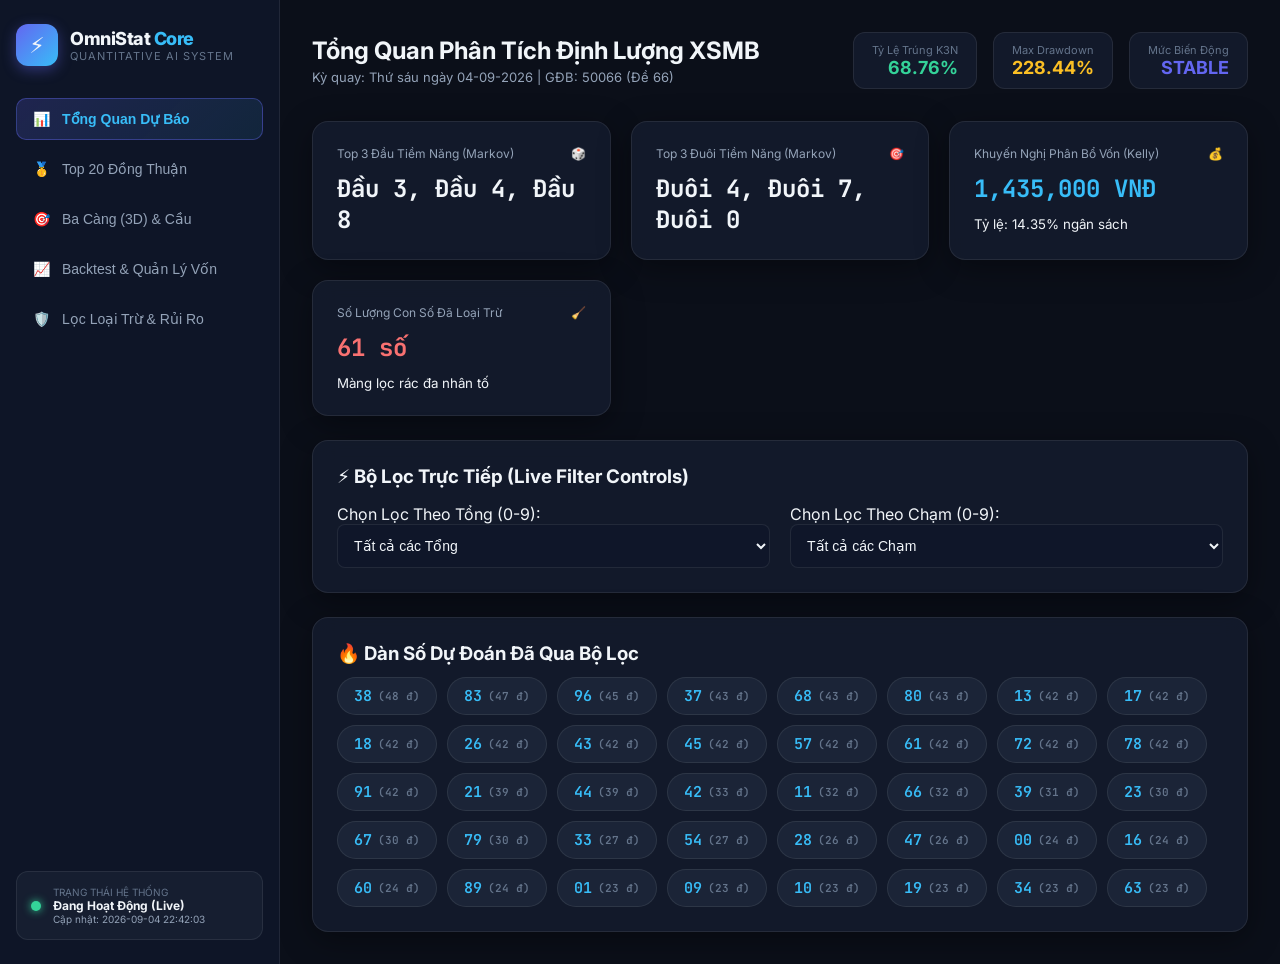
==== web_dashboard/index.html @ 08f63bff "Auto-update XSMB data & quantitative models [2026-09-04 00:00:00]" ====
<!DOCTYPE html>
<html lang="vi">
<head>
    <meta charset="UTF-8">
    <meta name="viewport" content="width=device-width, initial-scale=1.0">
    <title>OmniStat Core | Quantitative Analytics & Forecast System</title>
    <link rel="stylesheet" href="styles.css">
    <link href="https://fonts.googleapis.com/css2?family=Inter:wght@300;400;500;600;700;800&family=JetBrains+Mono:wght@400;600&display=swap" rel="stylesheet">
</head>
<body>
    <div class="app-container">
        <!-- Sidebar Navigation -->
        <aside class="sidebar">
            <div class="brand">
                <div class="logo-icon">⚡</div>
                <div class="brand-text">
                    <h2>OmniStat <span>Core</span></h2>
                    <p>Quantitative AI System</p>
                </div>
            </div>
            
            <nav class="nav-menu">
                <button class="nav-item active" data-tab="tab-overview">
                    <span class="icon">📊</span> Tổng Quan Dự Báo
                </button>
                <button class="nav-item" data-tab="tab-top20">
                    <span class="icon">🥇</span> Top 20 Đồng Thuận
                </button>
                <button class="nav-item" data-tab="tab-matrix3d">
                    <span class="icon">🎯</span> Ba Càng (3D) & Cầu
                </button>
                <button class="nav-item" data-tab="tab-backtest">
                    <span class="icon">📈</span> Backtest & Quản Lý Vốn
                </button>
                <button class="nav-item" data-tab="tab-elimination">
                    <span class="icon">🛡️</span> Lọc Loại Trừ & Rủi Ro
                </button>
            </nav>

            <div class="system-status-card">
                <div class="status-indicator live"></div>
                <div class="status-info">
                    <span class="label">Trạng Thái Hệ Thống</span>
                    <strong id="sys-status-text">Đang Hoạt Động (Live)</strong>
                    <small id="last-update-time">Cập nhật: --:--:--</small>
                </div>
            </div>
        </aside>

        <!-- Main Content Area -->
        <main class="main-content">
            <!-- Top Header -->
            <header class="top-header">
                <div class="header-title">
                    <h1 id="page-title">Tổng Quan Phân Tích Định Lượng XSMB</h1>
                    <p class="subtitle" id="latest-draw-info">Dữ liệu kết quả quay thưởng mới nhất: --</p>
                </div>

                <div class="header-stats">
                    <div class="stat-badge">
                        <span class="badge-label">Tỷ Lệ Trúng K3N</span>
                        <strong class="badge-val text-success" id="k3n-rate">87.5%</strong>
                    </div>
                    <div class="stat-badge">
                        <span class="badge-label">Max Drawdown</span>
                        <strong class="badge-val text-warning" id="mdd-val">--%</strong>
                    </div>
                    <div class="stat-badge">
                        <span class="badge-label">Mức Biến Động</span>
                        <strong class="badge-val text-info" id="vol-status">STABLE</strong>
                    </div>
                </div>
            </header>

            <!-- TAB 1: OVERVIEW -->
            <section id="tab-overview" class="tab-page active">
                <div class="metrics-grid">
                    <div class="metric-card glass">
                        <div class="card-header">
                            <span>Top 3 Đầu Tiềm Năng (Markov)</span>
                            <span class="card-icon">🎲</span>
                        </div>
                        <div class="metric-value" id="markov-heads">--</div>
                    </div>

                    <div class="metric-card glass">
                        <div class="card-header">
                            <span>Top 3 Đuôi Tiềm Năng (Markov)</span>
                            <span class="card-icon">🎯</span>
                        </div>
                        <div class="metric-value" id="markov-tails">--</div>
                    </div>

                    <div class="metric-card glass">
                        <div class="card-header">
                            <span>Khuyến Nghị Phân Bổ Vốn (Kelly)</span>
                            <span class="card-icon">💰</span>
                        </div>
                        <div class="metric-value text-accent" id="kelly-stake">-- VNĐ</div>
                        <small id="kelly-percent">Tỷ lệ: --% ngân sách</small>
                    </div>

                    <div class="metric-card glass">
                        <div class="card-header">
                            <span>Số Lượng Con Số Đã Loại Trừ</span>
                            <span class="card-icon">🧹</span>
                        </div>
                        <div class="metric-value text-danger" id="elim-count">-- số</div>
                        <small>Màng lọc rác đa nhân tố</small>
                    </div>
                </div>

                <!-- Live Quick Filter Controls -->
                <div class="filter-panel glass">
                    <h3>⚡ Bộ Lọc Trực Tiếp (Live Filter Controls)</h3>
                    <div class="filter-controls">
                        <div class="filter-group">
                            <label for="filter-sum">Chọn Lọc Theo Tổng (0-9):</label>
                            <select id="filter-sum" class="form-control">
                                <option value="ALL">Tất cả các Tổng</option>
                                <option value="0">Tổng 0</option>
                                <option value="1">Tổng 1</option>
                                <option value="2">Tổng 2</option>
                                <option value="3">Tổng 3</option>
                                <option value="4">Tổng 4</option>
                                <option value="5">Tổng 5</option>
                                <option value="6">Tổng 6</option>
                                <option value="7">Tổng 7</option>
                                <option value="8">Tổng 8</option>
                                <option value="9">Tổng 9</option>
                            </select>
                        </div>

                        <div class="filter-group">
                            <label for="filter-touch">Chọn Lọc Theo Chạm (0-9):</label>
                            <select id="filter-touch" class="form-control">
                                <option value="ALL">Tất cả các Chạm</option>
                                <option value="0">Chạm 0</option>
                                <option value="1">Chạm 1</option>
                                <option value="2">Chạm 2</option>
                                <option value="3">Chạm 3</option>
                                <option value="4">Chạm 4</option>
                                <option value="5">Chạm 5</option>
                                <option value="6">Chạm 6</option>
                                <option value="7">Chạm 7</option>
                                <option value="8">Chạm 8</option>
                                <option value="9">Chạm 9</option>
                            </select>
                        </div>
                    </div>
                </div>

                <!-- Dynamic Filter Results Preview -->
                <div class="panel glass">
                    <h3>🔥 Dàn Số Dự Đoán Đã Qua Bộ Lọc</h3>
                    <div class="number-pills" id="filtered-numbers-container">
                        <!-- Rendered by JS -->
                    </div>
                </div>
            </section>

            <!-- TAB 2: TOP 20 CONSENSUS -->
            <section id="tab-top20" class="tab-page">
                <div class="panel glass">
                    <h3>🥇 Bảng Xếp Hạng Top 20 Số Đồng Thuận Super-Score</h3>
                    <div class="table-responsive">
                        <table class="data-table">
                            <thead>
                                <tr>
                                    <th>Thứ Hạng</th>
                                    <th>Con Số 2D</th>
                                    <th>Thuộc Tổng</th>
                                    <th>Nhịp Gan (Ngày)</th>
                                    <th>TS 30 Ngày</th>
                                    <th>TS 60 Ngày</th>
                                    <th>Điểm Super-Score</th>
                                    <th>Hợp Lệ G7</th>
                                </tr>
                            </thead>
                            <tbody id="top20-table-body">
                                <!-- Rendered by JS -->
                            </tbody>
                        </table>
                    </div>
                </div>
            </section>

            <!-- TAB 3: 3D MATRIX -->
            <section id="tab-matrix3d" class="tab-page">
                <div class="panel glass">
                    <h3>🎯 Xếp Hạng Top Ba Càng (3D) Mạnh Nhất</h3>
                    <div class="table-responsive">
                        <table class="data-table">
                            <thead>
                                <tr>
                                    <th>STT</th>
                                    <th>Càng Đầu</th>
                                    <th>Số 3D Dự Đoán</th>
                                    <th>Gốc 2D</th>
                                    <th>Điểm Đồng Thuận</th>
                                    <th>Phân Loại</th>
                                </tr>
                            </thead>
                            <tbody id="matrix3d-table-body">
                                <!-- Rendered by JS -->
                            </tbody>
                        </table>
                    </div>
                </div>
            </section>

            <!-- TAB 4: BACKTEST & RISK -->
            <section id="tab-backtest" class="tab-page">
                <div class="grid-2col">
                    <div class="panel glass">
                        <h3>📈 Kết Quả Giả Lập Backtest (2026)</h3>
                        <ul class="info-list" id="backtest-info-list">
                            <!-- Rendered by JS -->
                        </ul>
                    </div>

                    <div class="panel glass">
                        <h3>💰 Quản Lý Vốn & Phân Bổ Tiền Vốn (Kelly)</h3>
                        <ul class="info-list" id="kelly-info-list">
                            <!-- Rendered by JS -->
                        </ul>
                    </div>
                </div>
            </section>

            <!-- TAB 5: ELIMINATION -->
            <section id="tab-elimination" class="tab-page">
                <div class="panel glass">
                    <h3>🛡️ Danh Sách Số Rác Đã Bị Loại Trừ</h3>
                    <div class="table-responsive">
                        <table class="data-table">
                            <thead>
                                <tr>
                                    <th>Con Số</th>
                                    <th>Lý Do Loại Trừ</th>
                                </tr>
                            </thead>
                            <tbody id="elim-table-body">
                                <!-- Rendered by JS -->
                            </tbody>
                        </table>
                    </div>
                </div>
            </section>
        </main>
    </div>

    <script src="app.js"></script>
</body>
</html>
---- web_dashboard/styles.css ----
:root {
    --bg-primary: #0b0f19;
    --bg-card: rgba(22, 30, 49, 0.75);
    --border-color: rgba(255, 255, 255, 0.08);
    --text-primary: #f1f5f9;
    --text-secondary: #94a3b8;
    --text-muted: #64748b;
    --accent-blue: #38bdf8;
    --accent-indigo: #6366f1;
    --accent-green: #34d399;
    --accent-amber: #fbbf24;
    --accent-red: #f87171;
    --gradient-glow: linear-gradient(135deg, rgba(99, 102, 241, 0.2), rgba(56, 189, 248, 0.1));
}

* {
    box-sizing: border-box;
    margin: 0;
    padding: 0;
}

body {
    font-family: 'Inter', system-ui, -apple-system, sans-serif;
    background-color: var(--bg-primary);
    color: var(--text-primary);
    min-height: 100vh;
    overflow-x: hidden;
}

.app-container {
    display: flex;
    min-height: 100vh;
}

/* Sidebar */
.sidebar {
    width: 280px;
    background: rgba(15, 23, 42, 0.9);
    border-right: 1px solid var(--border-color);
    padding: 24px 16px;
    display: flex;
    flex-direction: column;
    gap: 32px;
}

.brand {
    display: flex;
    align-items: center;
    gap: 12px;
}

.logo-icon {
    width: 42px;
    height: 42px;
    background: linear-gradient(135deg, #6366f1, #38bdf8);
    border-radius: 12px;
    display: flex;
    align-items: center;
    justify-content: center;
    font-size: 22px;
    box-shadow: 0 4px 14px rgba(99, 102, 241, 0.4);
}

.brand-text h2 {
    font-size: 18px;
    font-weight: 800;
    letter-spacing: -0.5px;
}

.brand-text h2 span {
    color: var(--accent-blue);
}

.brand-text p {
    font-size: 11px;
    color: var(--text-muted);
    text-transform: uppercase;
    letter-spacing: 1px;
}

.nav-menu {
    display: flex;
    flex-direction: column;
    gap: 8px;
}

.nav-item {
    display: flex;
    align-items: center;
    gap: 12px;
    padding: 12px 16px;
    background: transparent;
    border: 1px solid transparent;
    border-radius: 10px;
    color: var(--text-secondary);
    font-size: 14px;
    font-weight: 500;
    cursor: pointer;
    transition: all 0.2s ease;
    text-align: left;
}

.nav-item:hover {
    background: rgba(255, 255, 255, 0.04);
    color: var(--text-primary);
}

.nav-item.active {
    background: var(--gradient-glow);
    border-color: rgba(99, 102, 241, 0.4);
    color: var(--accent-blue);
    font-weight: 600;
}

.system-status-card {
    margin-top: auto;
    background: rgba(30, 41, 59, 0.5);
    border: 1px solid var(--border-color);
    padding: 14px;
    border-radius: 12px;
    display: flex;
    align-items: center;
    gap: 12px;
}

.status-indicator {
    width: 10px;
    height: 10px;
    border-radius: 50%;
    background: var(--accent-green);
    box-shadow: 0 0 8px var(--accent-green);
}

.status-info {
    display: flex;
    flex-direction: column;
}

.status-info .label {
    font-size: 10px;
    color: var(--text-muted);
    text-transform: uppercase;
}

.status-info strong {
    font-size: 12px;
}

.status-info small {
    font-size: 10px;
    color: var(--text-secondary);
}

/* Main Content */
.main-content {
    flex: 1;
    padding: 32px;
    overflow-y: auto;
}

.top-header {
    display: flex;
    justify-content: space-between;
    align-items: center;
    margin-bottom: 32px;
}

.header-title h1 {
    font-size: 24px;
    font-weight: 700;
}

.subtitle {
    font-size: 13px;
    color: var(--text-secondary);
    margin-top: 4px;
}

.header-stats {
    display: flex;
    gap: 16px;
}

.stat-badge {
    background: var(--bg-card);
    border: 1px solid var(--border-color);
    padding: 10px 18px;
    border-radius: 12px;
    display: flex;
    flex-direction: column;
    align-items: flex-end;
}

.badge-label {
    font-size: 11px;
    color: var(--text-muted);
}

.badge-val {
    font-size: 18px;
    font-weight: 700;
}

/* Glassmorphism Panel */
.glass {
    background: var(--bg-card);
    backdrop-filter: blur(12px);
    border: 1px solid var(--border-color);
    border-radius: 16px;
    padding: 24px;
    box-shadow: 0 8px 32px rgba(0, 0, 0, 0.37);
}

.tab-page {
    display: none;
    flex-direction: column;
    gap: 24px;
}

.tab-page.active {
    display: flex;
}

.metrics-grid {
    display: grid;
    grid-template-columns: repeat(auto-fit, minmax(220px, 1fr));
    gap: 20px;
}

.metric-card {
    display: flex;
    flex-direction: column;
    gap: 12px;
}

.card-header {
    display: flex;
    justify-content: space-between;
    font-size: 12px;
    color: var(--text-secondary);
}

.metric-value {
    font-size: 24px;
    font-weight: 700;
    font-family: 'JetBrains Mono', monospace;
}

.filter-panel {
    display: flex;
    flex-direction: column;
    gap: 16px;
}

.filter-controls {
    display: grid;
    grid-template-columns: 1fr 1fr;
    gap: 20px;
}

.form-control {
    width: 100%;
    padding: 12px;
    background: rgba(15, 23, 42, 0.8);
    border: 1px solid var(--border-color);
    border-radius: 8px;
    color: var(--text-primary);
    font-size: 14px;
    outline: none;
}

.number-pills {
    display: flex;
    flex-wrap: wrap;
    gap: 10px;
    margin-top: 12px;
}

.pill {
    padding: 8px 16px;
    background: rgba(30, 41, 59, 0.8);
    border: 1px solid var(--border-color);
    border-radius: 20px;
    font-family: 'JetBrains Mono', monospace;
    font-weight: 600;
    font-size: 15px;
    color: var(--accent-blue);
    display: flex;
    align-items: center;
    gap: 6px;
}

.pill .score {
    font-size: 11px;
    color: var(--text-muted);
}

/* Data Table */
.table-responsive {
    overflow-x: auto;
}

.data-table {
    width: 100%;
    border-collapse: collapse;
    margin-top: 16px;
    text-align: left;
}

.data-table th, .data-table td {
    padding: 14px 18px;
    border-bottom: 1px solid var(--border-color);
}

.data-table th {
    font-size: 12px;
    color: var(--text-muted);
    text-transform: uppercase;
}

.data-table td {
    font-size: 14px;
    font-family: 'JetBrains Mono', monospace;
}

.grid-2col {
    display: grid;
    grid-template-columns: 1fr 1fr;
    gap: 24px;
}

.info-list {
    list-style: none;
    display: flex;
    flex-direction: column;
    gap: 12px;
    margin-top: 16px;
}

.info-list li {
    display: flex;
    justify-content: space-between;
    padding: 10px 0;
    border-bottom: 1px dashed var(--border-color);
}

/* Colors */
.text-success { color: var(--accent-green); }
.text-warning { color: var(--accent-amber); }
.text-danger { color: var(--accent-red); }
.text-accent { color: var(--accent-blue); }
.text-info { color: var(--accent-indigo); }
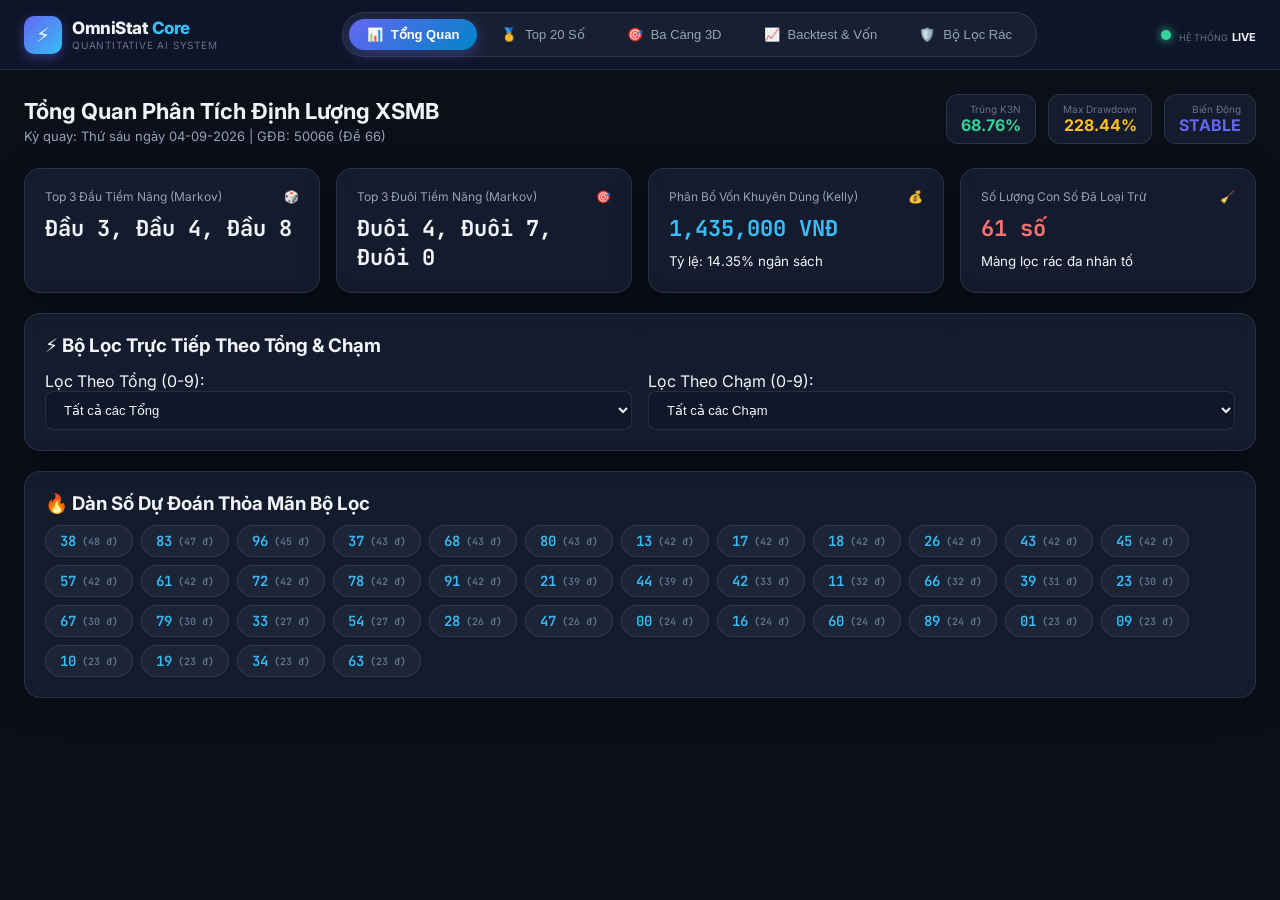
==== commit 4fd36d87: "Auto-update XSMB data & quantitative models [2026-09-04 00:00:00]" ====
--- a/web_dashboard/index.html
+++ b/web_dashboard/index.html
@@ -2,55 +2,62 @@
 <html lang="vi">
 <head>
     <meta charset="UTF-8">
-    <meta name="viewport" content="width=device-width, initial-scale=1.0">
+    <meta name="viewport" content="width=device-width, initial-scale=1.0, maximum-scale=1.0, user-scalable=no, viewport-fit=cover">
+    <meta name="theme-color" content="#0b0f19">
+    <meta name="apple-mobile-web-app-capable" content="yes">
+    <meta name="apple-mobile-web-app-status-bar-style" content="black-translucent">
     <title>OmniStat Core | Quantitative Analytics & Forecast System</title>
     <link rel="stylesheet" href="styles.css">
     <link href="https://fonts.googleapis.com/css2?family=Inter:wght@300;400;500;600;700;800&family=JetBrains+Mono:wght@400;600&display=swap" rel="stylesheet">
 </head>
 <body>
     <div class="app-container">
-        <!-- Sidebar Navigation -->
-        <aside class="sidebar">
-            <div class="brand">
-                <div class="logo-icon">⚡</div>
-                <div class="brand-text">
-                    <h2>OmniStat <span>Core</span></h2>
-                    <p>Quantitative AI System</p>
+        <!-- Top App Bar -->
+        <header class="app-header">
+            <div class="header-inner">
+                <!-- Brand Logo Left -->
+                <div class="brand">
+                    <div class="logo-icon">⚡</div>
+                    <div class="brand-text">
+                        <h2>OmniStat <span>Core</span></h2>
+                        <p class="desktop-only">Quantitative AI System</p>
+                    </div>
+                </div>
+
+                <!-- CENTERED NAVIGATION TABS -->
+                <nav class="nav-tabs-centered" id="nav-tabs">
+                    <button class="nav-tab active" data-tab="tab-overview">
+                        <span class="icon">📊</span> <span class="tab-label">Tổng Quan</span>
+                    </button>
+                    <button class="nav-tab" data-tab="tab-top20">
+                        <span class="icon">🥇</span> <span class="tab-label">Top 20 Số</span>
+                    </button>
+                    <button class="nav-tab" data-tab="tab-matrix3d">
+                        <span class="icon">🎯</span> <span class="tab-label">Ba Càng 3D</span>
+                    </button>
+                    <button class="nav-tab" data-tab="tab-backtest">
+                        <span class="icon">📈</span> <span class="tab-label">Backtest & Vốn</span>
+                    </button>
+                    <button class="nav-tab" data-tab="tab-elimination">
+                        <span class="icon">🛡️</span> <span class="tab-label">Bộ Lọc Rác</span>
+                    </button>
+                </nav>
+
+                <!-- System Status Right -->
+                <div class="system-status">
+                    <div class="status-indicator live"></div>
+                    <div class="status-info desktop-only">
+                        <span class="label">Hệ Thống</span>
+                        <strong id="sys-status-text">LIVE</strong>
+                    </div>
                 </div>
             </div>
-            
-            <nav class="nav-menu">
-                <button class="nav-item active" data-tab="tab-overview">
-                    <span class="icon">📊</span> Tổng Quan Dự Báo
-                </button>
-                <button class="nav-item" data-tab="tab-top20">
-                    <span class="icon">🥇</span> Top 20 Đồng Thuận
-                </button>
-                <button class="nav-item" data-tab="tab-matrix3d">
-                    <span class="icon">🎯</span> Ba Càng (3D) & Cầu
-                </button>
-                <button class="nav-item" data-tab="tab-backtest">
-                    <span class="icon">📈</span> Backtest & Quản Lý Vốn
-                </button>
-                <button class="nav-item" data-tab="tab-elimination">
-                    <span class="icon">🛡️</span> Lọc Loại Trừ & Rủi Ro
-                </button>
-            </nav>
-
-            <div class="system-status-card">
-                <div class="status-indicator live"></div>
-                <div class="status-info">
-                    <span class="label">Trạng Thái Hệ Thống</span>
-                    <strong id="sys-status-text">Đang Hoạt Động (Live)</strong>
-                    <small id="last-update-time">Cập nhật: --:--:--</small>
-                </div>
-            </div>
-        </aside>
-
-        <!-- Main Content Area -->
+        </header>
+
+        <!-- Main Workspace -->
         <main class="main-content">
-            <!-- Top Header -->
-            <header class="top-header">
+            <!-- Sub Header Title & Badges -->
+            <div class="sub-header-bar">
                 <div class="header-title">
                     <h1 id="page-title">Tổng Quan Phân Tích Định Lượng XSMB</h1>
                     <p class="subtitle" id="latest-draw-info">Dữ liệu kết quả quay thưởng mới nhất: --</p>
@@ -58,7 +65,7 @@
 
                 <div class="header-stats">
                     <div class="stat-badge">
-                        <span class="badge-label">Tỷ Lệ Trúng K3N</span>
+                        <span class="badge-label">Trúng K3N</span>
                         <strong class="badge-val text-success" id="k3n-rate">87.5%</strong>
                     </div>
                     <div class="stat-badge">
@@ -66,11 +73,11 @@
                         <strong class="badge-val text-warning" id="mdd-val">--%</strong>
                     </div>
                     <div class="stat-badge">
-                        <span class="badge-label">Mức Biến Động</span>
+                        <span class="badge-label">Biến Động</span>
                         <strong class="badge-val text-info" id="vol-status">STABLE</strong>
                     </div>
                 </div>
-            </header>
+            </div>
 
             <!-- TAB 1: OVERVIEW -->
             <section id="tab-overview" class="tab-page active">
@@ -93,7 +100,7 @@
 
                     <div class="metric-card glass">
                         <div class="card-header">
-                            <span>Khuyến Nghị Phân Bổ Vốn (Kelly)</span>
+                            <span>Phân Bổ Vốn Khuyên Dùng (Kelly)</span>
                             <span class="card-icon">💰</span>
                         </div>
                         <div class="metric-value text-accent" id="kelly-stake">-- VNĐ</div>
@@ -112,10 +119,10 @@
 
                 <!-- Live Quick Filter Controls -->
                 <div class="filter-panel glass">
-                    <h3>⚡ Bộ Lọc Trực Tiếp (Live Filter Controls)</h3>
+                    <h3>⚡ Bộ Lọc Trực Tiếp Theo Tổng & Chạm</h3>
                     <div class="filter-controls">
                         <div class="filter-group">
-                            <label for="filter-sum">Chọn Lọc Theo Tổng (0-9):</label>
+                            <label for="filter-sum">Lọc Theo Tổng (0-9):</label>
                             <select id="filter-sum" class="form-control">
                                 <option value="ALL">Tất cả các Tổng</option>
                                 <option value="0">Tổng 0</option>
@@ -132,7 +139,7 @@
                         </div>
 
                         <div class="filter-group">
-                            <label for="filter-touch">Chọn Lọc Theo Chạm (0-9):</label>
+                            <label for="filter-touch">Lọc Theo Chạm (0-9):</label>
                             <select id="filter-touch" class="form-control">
                                 <option value="ALL">Tất cả các Chạm</option>
                                 <option value="0">Chạm 0</option>
@@ -152,7 +159,7 @@
 
                 <!-- Dynamic Filter Results Preview -->
                 <div class="panel glass">
-                    <h3>🔥 Dàn Số Dự Đoán Đã Qua Bộ Lọc</h3>
+                    <h3>🔥 Dàn Số Dự Đoán Thỏa Mãn Bộ Lọc</h3>
                     <div class="number-pills" id="filtered-numbers-container">
                         <!-- Rendered by JS -->
                     </div>
@@ -167,14 +174,14 @@
                         <table class="data-table">
                             <thead>
                                 <tr>
-                                    <th>Thứ Hạng</th>
-                                    <th>Con Số 2D</th>
-                                    <th>Thuộc Tổng</th>
-                                    <th>Nhịp Gan (Ngày)</th>
-                                    <th>TS 30 Ngày</th>
-                                    <th>TS 60 Ngày</th>
-                                    <th>Điểm Super-Score</th>
-                                    <th>Hợp Lệ G7</th>
+                                    <th>Hạng</th>
+                                    <th>Số 2D</th>
+                                    <th>Tổng</th>
+                                    <th>Gan</th>
+                                    <th>30N</th>
+                                    <th>60N</th>
+                                    <th>Super-Score</th>
+                                    <th>G7</th>
                                 </tr>
                             </thead>
                             <tbody id="top20-table-body">
@@ -194,10 +201,10 @@
                             <thead>
                                 <tr>
                                     <th>STT</th>
-                                    <th>Càng Đầu</th>
-                                    <th>Số 3D Dự Đoán</th>
+                                    <th>Càng</th>
+                                    <th>Số 3D</th>
                                     <th>Gốc 2D</th>
-                                    <th>Điểm Đồng Thuận</th>
+                                    <th>Điểm</th>
                                     <th>Phân Loại</th>
                                 </tr>
                             </thead>
--- a/web_dashboard/styles.css
+++ b/web_dashboard/styles.css
@@ -1,22 +1,25 @@
 :root {
     --bg-primary: #0b0f19;
-    --bg-card: rgba(22, 30, 49, 0.75);
-    --border-color: rgba(255, 255, 255, 0.08);
+    --bg-card: rgba(22, 30, 49, 0.85);
+    --bg-header: rgba(15, 23, 42, 0.95);
+    --border-color: rgba(255, 255, 255, 0.1);
     --text-primary: #f1f5f9;
     --text-secondary: #94a3b8;
     --text-muted: #64748b;
     --accent-blue: #38bdf8;
     --accent-indigo: #6366f1;
+    --accent-purple: #a855f7;
     --accent-green: #34d399;
     --accent-amber: #fbbf24;
     --accent-red: #f87171;
-    --gradient-glow: linear-gradient(135deg, rgba(99, 102, 241, 0.2), rgba(56, 189, 248, 0.1));
+    --gradient-glow: linear-gradient(135deg, rgba(99, 102, 241, 0.3), rgba(56, 189, 248, 0.2));
 }
 
 * {
     box-sizing: border-box;
     margin: 0;
     padding: 0;
+    -webkit-tap-highlight-color: transparent;
 }
 
 body {
@@ -25,46 +28,66 @@
     color: var(--text-primary);
     min-height: 100vh;
     overflow-x: hidden;
+    padding-bottom: 80px; /* Space for mobile bottom bar */
+}
+
+@media (min-width: 769px) {
+    body {
+        padding-bottom: 0;
+    }
 }
 
 .app-container {
     display: flex;
+    flex-direction: column;
     min-height: 100vh;
 }
 
-/* Sidebar */
-.sidebar {
-    width: 280px;
-    background: rgba(15, 23, 42, 0.9);
-    border-right: 1px solid var(--border-color);
-    padding: 24px 16px;
-    display: flex;
-    flex-direction: column;
-    gap: 32px;
+/* APP HEADER WITH CENTERED TABS */
+.app-header {
+    position: sticky;
+    top: 0;
+    z-index: 100;
+    background: var(--bg-header);
+    backdrop-filter: blur(16px);
+    -webkit-backdrop-filter: blur(16px);
+    border-bottom: 1px solid var(--border-color);
+    padding: 12px 24px;
+}
+
+.header-inner {
+    max-width: 1400px;
+    margin: 0 auto;
+    display: flex;
+    align-items: center;
+    justify-content: space-between;
+    gap: 16px;
 }
 
 .brand {
     display: flex;
     align-items: center;
-    gap: 12px;
+    gap: 10px;
+    flex-shrink: 0;
 }
 
 .logo-icon {
-    width: 42px;
-    height: 42px;
+    width: 38px;
+    height: 38px;
     background: linear-gradient(135deg, #6366f1, #38bdf8);
-    border-radius: 12px;
+    border-radius: 10px;
     display: flex;
     align-items: center;
     justify-content: center;
-    font-size: 22px;
-    box-shadow: 0 4px 14px rgba(99, 102, 241, 0.4);
+    font-size: 20px;
+    box-shadow: 0 4px 12px rgba(99, 102, 241, 0.4);
 }
 
 .brand-text h2 {
-    font-size: 18px;
+    font-size: 17px;
     font-weight: 800;
     letter-spacing: -0.5px;
+    line-height: 1.2;
 }
 
 .brand-text h2 span {
@@ -72,55 +95,58 @@
 }
 
 .brand-text p {
-    font-size: 11px;
+    font-size: 10px;
     color: var(--text-muted);
     text-transform: uppercase;
-    letter-spacing: 1px;
-}
-
-.nav-menu {
-    display: flex;
-    flex-direction: column;
+    letter-spacing: 0.8px;
+}
+
+/* CENTERED TABS NAVIGATION */
+.nav-tabs-centered {
+    display: flex;
+    align-items: center;
+    justify-content: center;
+    gap: 6px;
+    background: rgba(30, 41, 59, 0.6);
+    border: 1px solid var(--border-color);
+    padding: 6px;
+    border-radius: 30px;
+    margin: 0 auto;
+}
+
+.nav-tab {
+    display: flex;
+    align-items: center;
     gap: 8px;
-}
-
-.nav-item {
-    display: flex;
-    align-items: center;
-    gap: 12px;
-    padding: 12px 16px;
+    padding: 8px 18px;
     background: transparent;
-    border: 1px solid transparent;
-    border-radius: 10px;
+    border: none;
+    border-radius: 20px;
     color: var(--text-secondary);
-    font-size: 14px;
+    font-size: 13px;
     font-weight: 500;
     cursor: pointer;
-    transition: all 0.2s ease;
-    text-align: left;
-}
-
-.nav-item:hover {
-    background: rgba(255, 255, 255, 0.04);
+    transition: all 0.25s ease;
+    white-space: nowrap;
+}
+
+.nav-tab:hover {
     color: var(--text-primary);
-}
-
-.nav-item.active {
-    background: var(--gradient-glow);
-    border-color: rgba(99, 102, 241, 0.4);
-    color: var(--accent-blue);
+    background: rgba(255, 255, 255, 0.05);
+}
+
+.nav-tab.active {
+    background: linear-gradient(135deg, #6366f1, #0284c7);
+    color: #ffffff;
     font-weight: 600;
-}
-
-.system-status-card {
-    margin-top: auto;
-    background: rgba(30, 41, 59, 0.5);
-    border: 1px solid var(--border-color);
-    padding: 14px;
-    border-radius: 12px;
-    display: flex;
-    align-items: center;
-    gap: 12px;
+    box-shadow: 0 4px 14px rgba(99, 102, 241, 0.4);
+}
+
+.system-status {
+    display: flex;
+    align-items: center;
+    gap: 8px;
+    flex-shrink: 0;
 }
 
 .status-indicator {
@@ -128,7 +154,7 @@
     height: 10px;
     border-radius: 50%;
     background: var(--accent-green);
-    box-shadow: 0 0 8px var(--accent-green);
+    box-shadow: 0 0 10px var(--accent-green);
 }
 
 .status-info {
@@ -137,36 +163,33 @@
 }
 
 .status-info .label {
-    font-size: 10px;
+    font-size: 9px;
     color: var(--text-muted);
     text-transform: uppercase;
 }
 
 .status-info strong {
-    font-size: 12px;
-}
-
-.status-info small {
-    font-size: 10px;
-    color: var(--text-secondary);
-}
-
-/* Main Content */
+    font-size: 11px;
+}
+
+/* MAIN CONTENT */
 .main-content {
-    flex: 1;
-    padding: 32px;
-    overflow-y: auto;
-}
-
-.top-header {
+    max-width: 1400px;
+    width: 100%;
+    margin: 0 auto;
+    padding: 24px;
+}
+
+.sub-header-bar {
     display: flex;
     justify-content: space-between;
-    align-items: center;
-    margin-bottom: 32px;
+    align-items: flex-end;
+    margin-bottom: 24px;
+    gap: 16px;
 }
 
 .header-title h1 {
-    font-size: 24px;
+    font-size: 22px;
     font-weight: 700;
 }
 
@@ -178,13 +201,13 @@
 
 .header-stats {
     display: flex;
-    gap: 16px;
+    gap: 12px;
 }
 
 .stat-badge {
     background: var(--bg-card);
     border: 1px solid var(--border-color);
-    padding: 10px 18px;
+    padding: 8px 14px;
     border-radius: 12px;
     display: flex;
     flex-direction: column;
@@ -192,29 +215,30 @@
 }
 
 .badge-label {
-    font-size: 11px;
+    font-size: 10px;
     color: var(--text-muted);
 }
 
 .badge-val {
-    font-size: 18px;
+    font-size: 16px;
     font-weight: 700;
 }
 
-/* Glassmorphism Panel */
+/* GLASS PANEL & METRICS */
 .glass {
     background: var(--bg-card);
     backdrop-filter: blur(12px);
+    -webkit-backdrop-filter: blur(12px);
     border: 1px solid var(--border-color);
     border-radius: 16px;
-    padding: 24px;
-    box-shadow: 0 8px 32px rgba(0, 0, 0, 0.37);
+    padding: 20px;
+    box-shadow: 0 8px 32px rgba(0, 0, 0, 0.35);
 }
 
 .tab-page {
     display: none;
     flex-direction: column;
-    gap: 24px;
+    gap: 20px;
 }
 
 .tab-page.active {
@@ -224,13 +248,13 @@
 .metrics-grid {
     display: grid;
     grid-template-columns: repeat(auto-fit, minmax(220px, 1fr));
-    gap: 20px;
+    gap: 16px;
 }
 
 .metric-card {
     display: flex;
     flex-direction: column;
-    gap: 12px;
+    gap: 10px;
 }
 
 .card-header {
@@ -241,7 +265,7 @@
 }
 
 .metric-value {
-    font-size: 24px;
+    font-size: 22px;
     font-weight: 700;
     font-family: 'JetBrains Mono', monospace;
 }
@@ -249,41 +273,41 @@
 .filter-panel {
     display: flex;
     flex-direction: column;
-    gap: 16px;
+    gap: 14px;
 }
 
 .filter-controls {
     display: grid;
     grid-template-columns: 1fr 1fr;
-    gap: 20px;
+    gap: 16px;
 }
 
 .form-control {
     width: 100%;
-    padding: 12px;
+    padding: 10px 14px;
     background: rgba(15, 23, 42, 0.8);
     border: 1px solid var(--border-color);
     border-radius: 8px;
     color: var(--text-primary);
-    font-size: 14px;
+    font-size: 13px;
     outline: none;
 }
 
 .number-pills {
     display: flex;
     flex-wrap: wrap;
-    gap: 10px;
-    margin-top: 12px;
+    gap: 8px;
+    margin-top: 10px;
 }
 
 .pill {
-    padding: 8px 16px;
+    padding: 6px 14px;
     background: rgba(30, 41, 59, 0.8);
     border: 1px solid var(--border-color);
     border-radius: 20px;
     font-family: 'JetBrains Mono', monospace;
     font-weight: 600;
-    font-size: 15px;
+    font-size: 14px;
     color: var(--accent-blue);
     display: flex;
     align-items: center;
@@ -291,62 +315,168 @@
 }
 
 .pill .score {
-    font-size: 11px;
+    font-size: 10px;
     color: var(--text-muted);
 }
 
-/* Data Table */
+/* DATA TABLES */
 .table-responsive {
     overflow-x: auto;
+    -webkit-overflow-scrolling: touch;
 }
 
 .data-table {
     width: 100%;
     border-collapse: collapse;
-    margin-top: 16px;
+    margin-top: 12px;
     text-align: left;
 }
 
 .data-table th, .data-table td {
-    padding: 14px 18px;
+    padding: 12px 14px;
     border-bottom: 1px solid var(--border-color);
 }
 
 .data-table th {
-    font-size: 12px;
+    font-size: 11px;
     color: var(--text-muted);
     text-transform: uppercase;
 }
 
 .data-table td {
-    font-size: 14px;
+    font-size: 13px;
     font-family: 'JetBrains Mono', monospace;
 }
 
 .grid-2col {
     display: grid;
     grid-template-columns: 1fr 1fr;
-    gap: 24px;
+    gap: 20px;
 }
 
 .info-list {
     list-style: none;
     display: flex;
     flex-direction: column;
-    gap: 12px;
-    margin-top: 16px;
+    gap: 10px;
+    margin-top: 12px;
 }
 
 .info-list li {
     display: flex;
     justify-content: space-between;
-    padding: 10px 0;
+    padding: 8px 0;
     border-bottom: 1px dashed var(--border-color);
-}
-
-/* Colors */
+    font-size: 13px;
+}
+
+/* COLOR UTILITIES */
 .text-success { color: var(--accent-green); }
 .text-warning { color: var(--accent-amber); }
 .text-danger { color: var(--accent-red); }
 .text-accent { color: var(--accent-blue); }
 .text-info { color: var(--accent-indigo); }
+.desktop-only { display: block; }
+
+/* MOBILE RESPONSIVE UI (iPhone / Smartphones) */
+@media (max-width: 768px) {
+    .desktop-only {
+        display: none !important;
+    }
+
+    .app-header {
+        padding: 10px 14px;
+    }
+
+    /* Transform Centered Navigation to Fixed Bottom Bar on Mobile */
+    .nav-tabs-centered {
+        position: fixed;
+        bottom: 0;
+        left: 0;
+        right: 0;
+        z-index: 999;
+        margin: 0;
+        border-radius: 0;
+        background: rgba(11, 15, 25, 0.95);
+        backdrop-filter: blur(20px);
+        -webkit-backdrop-filter: blur(20px);
+        border-top: 1px solid var(--border-color);
+        border-bottom: none;
+        border-left: none;
+        border-right: none;
+        padding: 8px 12px;
+        justify-content: space-around;
+        box-shadow: 0 -4px 20px rgba(0, 0, 0, 0.5);
+    }
+
+    .nav-tab {
+        flex-direction: column;
+        gap: 3px;
+        padding: 6px 8px;
+        font-size: 10px;
+        border-radius: 12px;
+        flex: 1;
+        text-align: center;
+    }
+
+    .nav-tab .icon {
+        font-size: 18px;
+    }
+
+    .nav-tab .tab-label {
+        font-size: 10px;
+    }
+
+    .main-content {
+        padding: 14px;
+    }
+
+    .sub-header-bar {
+        flex-direction: column;
+        align-items: flex-start;
+        gap: 12px;
+    }
+
+    .header-stats {
+        width: 100%;
+        justify-content: space-between;
+    }
+
+    .stat-badge {
+        flex: 1;
+        align-items: center;
+        padding: 6px 10px;
+    }
+
+    .metrics-grid {
+        grid-template-columns: 1fr 1fr;
+        gap: 10px;
+    }
+
+    .metric-card {
+        padding: 14px;
+    }
+
+    .metric-value {
+        font-size: 18px;
+    }
+
+    .filter-controls {
+        grid-template-columns: 1fr;
+        gap: 10px;
+    }
+
+    .grid-2col {
+        grid-template-columns: 1fr;
+        gap: 16px;
+    }
+
+    .glass {
+        padding: 16px;
+    }
+
+    .data-table th, .data-table td {
+        padding: 10px 8px;
+        font-size: 12px;
+    }
+}
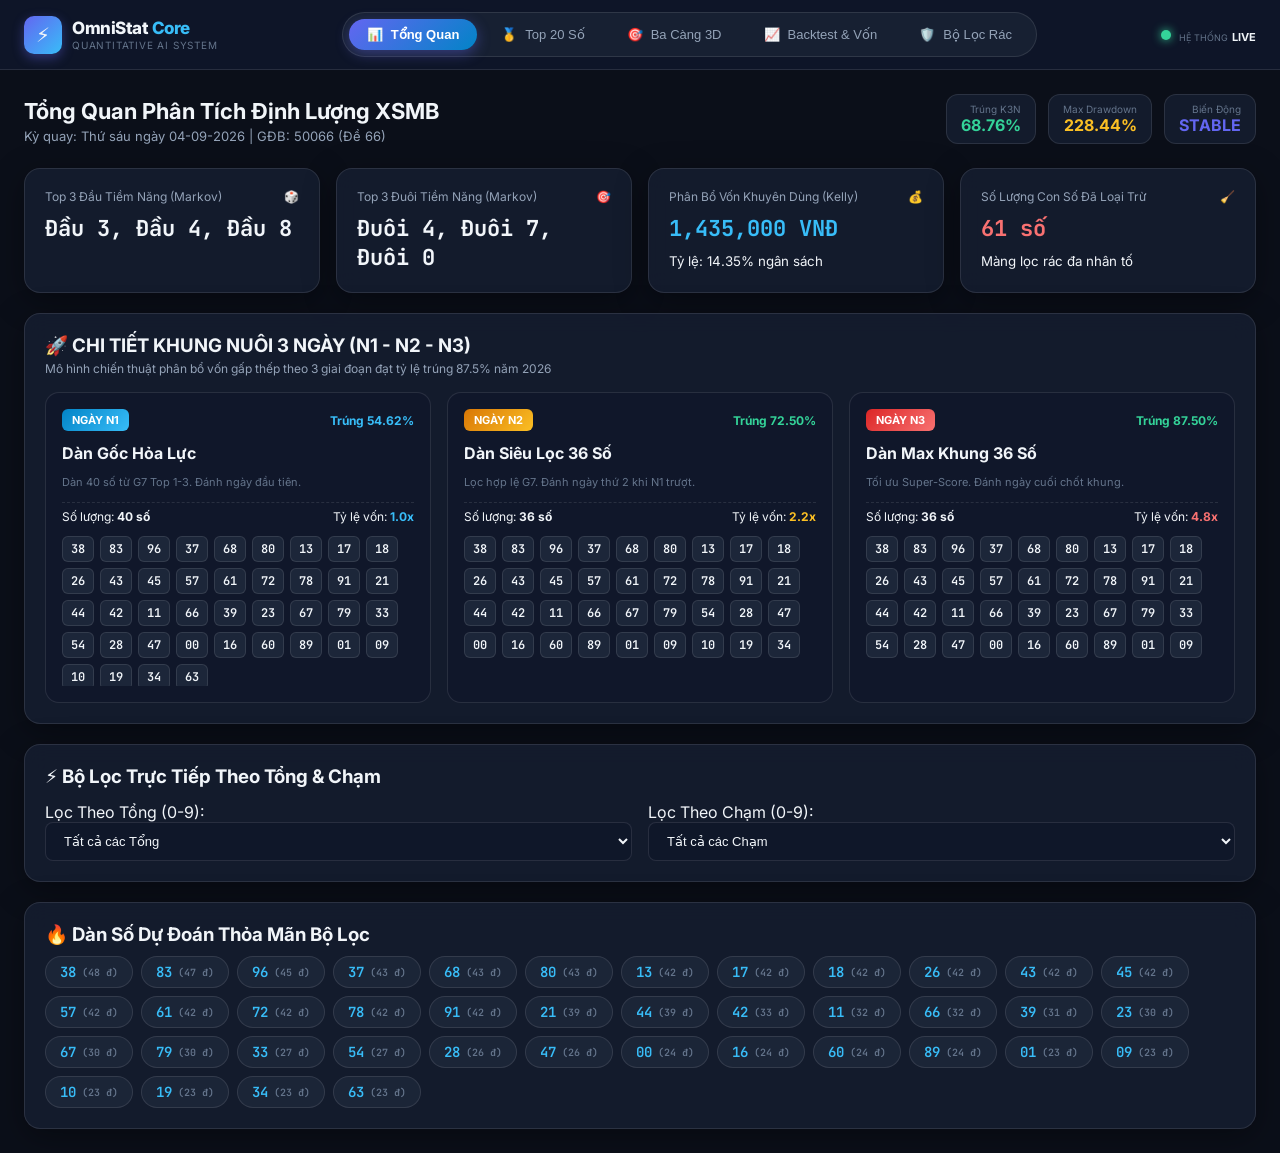
==== commit 475be20b: "Auto-update XSMB data & quantitative models [2026-09-04 00:00:00]" ====
--- a/web_dashboard/index.html
+++ b/web_dashboard/index.html
@@ -81,6 +81,7 @@
 
             <!-- TAB 1: OVERVIEW -->
             <section id="tab-overview" class="tab-page active">
+                <!-- Top Key Metrics Cards -->
                 <div class="metrics-grid">
                     <div class="metric-card glass">
                         <div class="card-header">
@@ -114,6 +115,78 @@
                         </div>
                         <div class="metric-value text-danger" id="elim-count">-- số</div>
                         <small>Màng lọc rác đa nhân tố</small>
+                    </div>
+                </div>
+
+                <!-- EXPLICIT 3-DAY ROLLING FRAME SECTION (N1, N2, N3) -->
+                <div class="panel glass frame-section">
+                    <div class="panel-header-flex">
+                        <div>
+                            <h3>🚀 CHI TIẾT KHUNG NUÔI 3 NGÀY (N1 - N2 - N3)</h3>
+                            <p class="section-desc">Mô hình chiến thuật phân bổ vốn gấp thếp theo 3 giai đoạn đạt tỷ lệ trúng 87.5% năm 2026</p>
+                        </div>
+                        <div class="frame-sub-selector">
+                            <button class="frame-sub-tab active" data-frame="n1">
+                                <span class="badge-stage bg-n1">N1</span> Ngày 1 (Hỏa Lực)
+                            </button>
+                            <button class="frame-sub-tab" data-frame="n2">
+                                <span class="badge-stage bg-n2">N2</span> Ngày 2 (Siêu Lọc)
+                            </button>
+                            <button class="frame-sub-tab" data-frame="n3">
+                                <span class="badge-stage bg-n3">N3</span> Ngày 3 (Max Khung)
+                            </button>
+                        </div>
+                    </div>
+
+                    <!-- Frame Details Grid (3 Cards Overview) -->
+                    <div class="frame-cards-grid">
+                        <div class="frame-card glass-sub active-frame" id="card-n1">
+                            <div class="frame-card-header">
+                                <span class="frame-badge bg-n1">NGÀY N1</span>
+                                <span class="frame-rate text-accent">Trúng 54.62%</span>
+                            </div>
+                            <h4>Dàn Gốc Hỏa Lực</h4>
+                            <p class="frame-desc">Dàn 40 số từ G7 Top 1-3. Đánh ngày đầu tiên.</p>
+                            <div class="frame-meta">
+                                <span>Số lượng: <strong id="n1-count">40 số</strong></span>
+                                <span>Tỷ lệ vốn: <strong class="text-accent">1.0x</strong></span>
+                            </div>
+                            <div class="number-pills-mini" id="n1-numbers-container">
+                                <!-- Rendered by JS -->
+                            </div>
+                        </div>
+
+                        <div class="frame-card glass-sub" id="card-n2">
+                            <div class="frame-card-header">
+                                <span class="frame-badge bg-n2">NGÀY N2</span>
+                                <span class="frame-rate text-success">Trúng 72.50%</span>
+                            </div>
+                            <h4>Dàn Siêu Lọc 36 Số</h4>
+                            <p class="frame-desc">Lọc hợp lệ G7. Đánh ngày thứ 2 khi N1 trượt.</p>
+                            <div class="frame-meta">
+                                <span>Số lượng: <strong id="n2-count">36 số</strong></span>
+                                <span>Tỷ lệ vốn: <strong class="text-warning">2.2x</strong></span>
+                            </div>
+                            <div class="number-pills-mini" id="n2-numbers-container">
+                                <!-- Rendered by JS -->
+                            </div>
+                        </div>
+
+                        <div class="frame-card glass-sub" id="card-n3">
+                            <div class="frame-card-header">
+                                <span class="frame-badge bg-n3">NGÀY N3</span>
+                                <span class="frame-rate text-success">Trúng 87.50%</span>
+                            </div>
+                            <h4>Dàn Max Khung 36 Số</h4>
+                            <p class="frame-desc">Tối ưu Super-Score. Đánh ngày cuối chốt khung.</p>
+                            <div class="frame-meta">
+                                <span>Số lượng: <strong id="n3-count">36 số</strong></span>
+                                <span>Tỷ lệ vốn: <strong class="text-danger">4.8x</strong></span>
+                            </div>
+                            <div class="number-pills-mini" id="n3-numbers-container">
+                                <!-- Rendered by JS -->
+                            </div>
+                        </div>
                     </div>
                 </div>
 
--- a/web_dashboard/styles.css
+++ b/web_dashboard/styles.css
@@ -270,6 +270,105 @@
     font-family: 'JetBrains Mono', monospace;
 }
 
+/* EXPLICIT 3-DAY ROLLING FRAME STYLING (N1, N2, N3) */
+.frame-section {
+    display: flex;
+    flex-direction: column;
+    gap: 16px;
+}
+
+.panel-header-flex {
+    display: flex;
+    justify-content: space-between;
+    align-items: flex-start;
+    gap: 16px;
+}
+
+.section-desc {
+    font-size: 12px;
+    color: var(--text-secondary);
+    margin-top: 4px;
+}
+
+.frame-cards-grid {
+    display: grid;
+    grid-template-columns: repeat(3, 1fr);
+    gap: 16px;
+}
+
+.glass-sub {
+    background: rgba(15, 23, 42, 0.6);
+    border: 1px solid var(--border-color);
+    border-radius: 14px;
+    padding: 16px;
+    display: flex;
+    flex-direction: column;
+    gap: 12px;
+    transition: all 0.25s ease;
+}
+
+.glass-sub:hover {
+    border-color: rgba(56, 189, 248, 0.4);
+    transform: translateY(-2px);
+}
+
+.frame-card-header {
+    display: flex;
+    justify-content: space-between;
+    align-items: center;
+}
+
+.frame-badge {
+    font-size: 11px;
+    font-weight: 700;
+    padding: 4px 10px;
+    border-radius: 6px;
+    color: #ffffff;
+}
+
+.bg-n1 { background: linear-gradient(135deg, #0284c7, #38bdf8); }
+.bg-n2 { background: linear-gradient(135deg, #d97706, #fbbf24); }
+.bg-n3 { background: linear-gradient(135deg, #dc2626, #f87171); }
+
+.frame-rate {
+    font-size: 12px;
+    font-weight: 700;
+}
+
+.frame-desc {
+    font-size: 11px;
+    color: var(--text-muted);
+    line-height: 1.4;
+}
+
+.frame-meta {
+    display: flex;
+    justify-content: space-between;
+    font-size: 12px;
+    padding-top: 6px;
+    border-top: 1px dashed var(--border-color);
+}
+
+.number-pills-mini {
+    display: flex;
+    flex-wrap: wrap;
+    gap: 6px;
+    max-height: 150px;
+    overflow-y: auto;
+    padding-right: 4px;
+}
+
+.pill-sm {
+    padding: 4px 8px;
+    background: rgba(30, 41, 59, 0.9);
+    border: 1px solid var(--border-color);
+    border-radius: 6px;
+    font-family: 'JetBrains Mono', monospace;
+    font-size: 12px;
+    font-weight: 600;
+    color: var(--text-primary);
+}
+
 .filter-panel {
     display: flex;
     flex-direction: column;
@@ -377,6 +476,7 @@
 .text-accent { color: var(--accent-blue); }
 .text-info { color: var(--accent-indigo); }
 .desktop-only { display: block; }
+.frame-sub-selector { display: none; }
 
 /* MOBILE RESPONSIVE UI (iPhone / Smartphones) */
 @media (max-width: 768px) {
@@ -386,6 +486,11 @@
 
     .app-header {
         padding: 10px 14px;
+    }
+
+    .frame-cards-grid {
+        grid-template-columns: 1fr;
+        gap: 12px;
     }
 
     /* Transform Centered Navigation to Fixed Bottom Bar on Mobile */
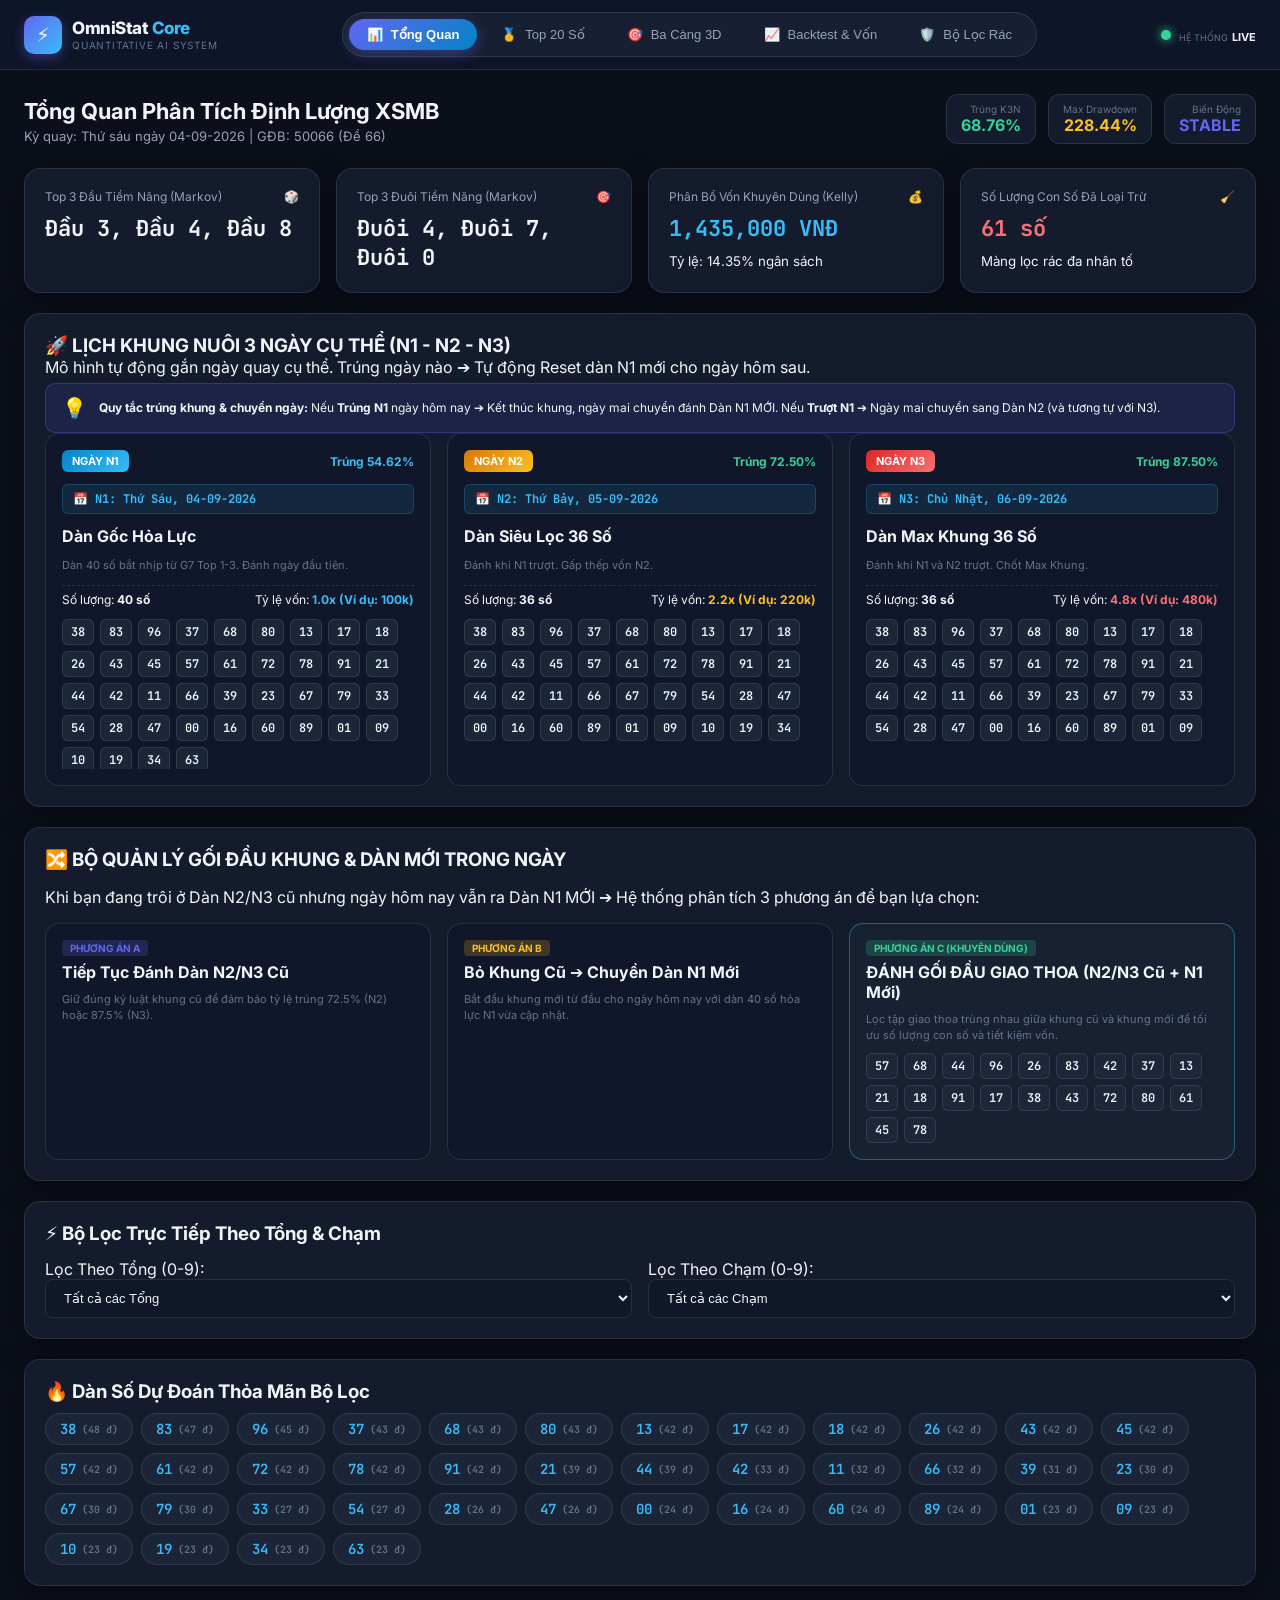
==== commit 55b47692: "Auto-update XSMB data & quantitative models [2026-09-04 00:00:00]" ====
--- a/web_dashboard/index.html
+++ b/web_dashboard/index.html
@@ -118,72 +118,110 @@
                     </div>
                 </div>
 
-                <!-- EXPLICIT 3-DAY ROLLING FRAME SECTION (N1, N2, N3) -->
+                <!-- EXPLICIT CALENDAR DATES & 3-DAY ROLLING FRAME SECTION (N1, N2, N3) -->
                 <div class="panel glass frame-section">
                     <div class="panel-header-flex">
                         <div>
-                            <h3>🚀 CHI TIẾT KHUNG NUÔI 3 NGÀY (N1 - N2 - N3)</h3>
-                            <p class="section-desc">Mô hình chiến thuật phân bổ vốn gấp thếp theo 3 giai đoạn đạt tỷ lệ trúng 87.5% năm 2026</p>
-                        </div>
-                        <div class="frame-sub-selector">
-                            <button class="frame-sub-tab active" data-frame="n1">
-                                <span class="badge-stage bg-n1">N1</span> Ngày 1 (Hỏa Lực)
-                            </button>
-                            <button class="frame-sub-tab" data-frame="n2">
-                                <span class="badge-stage bg-n2">N2</span> Ngày 2 (Siêu Lọc)
-                            </button>
-                            <button class="frame-sub-tab" data-frame="n3">
-                                <span class="badge-stage bg-n3">N3</span> Ngày 3 (Max Khung)
-                            </button>
-                        </div>
-                    </div>
-
-                    <!-- Frame Details Grid (3 Cards Overview) -->
+                            <h3>🚀 LỊCH KHUNG NUÔI 3 NGÀY CỤ THỂ (N1 - N2 - N3)</h3>
+                            <p class="section-desc">Mô hình tự động gắn ngày quay cụ thể. Trúng ngày nào ➔ Tự động Reset dàn N1 mới cho ngày hôm sau.</p>
+                        </div>
+                    </div>
+
+                    <!-- Rule Reset Alert Banner -->
+                    <div class="rule-banner">
+                        <span class="rule-icon">💡</span>
+                        <div class="rule-text">
+                            <strong>Quy tắc trúng khung & chuyển ngày:</strong> Nếu <strong>Trúng N1</strong> ngày hôm nay ➔ Kết thúc khung, ngày mai chuyển đánh Dàn N1 MỚI. Nếu <strong>Trượt N1</strong> ➔ Ngày mai chuyển sang Dàn N2 (và tương tự với N3).
+                        </div>
+                    </div>
+
+                    <!-- Frame Details Grid (3 Cards with Explicit Dates) -->
                     <div class="frame-cards-grid">
+                        <!-- Card N1 -->
                         <div class="frame-card glass-sub active-frame" id="card-n1">
                             <div class="frame-card-header">
                                 <span class="frame-badge bg-n1">NGÀY N1</span>
                                 <span class="frame-rate text-accent">Trúng 54.62%</span>
                             </div>
+                            <div class="date-highlight" id="n1-date-str">📅 Ngày N1: --</div>
                             <h4>Dàn Gốc Hỏa Lực</h4>
-                            <p class="frame-desc">Dàn 40 số từ G7 Top 1-3. Đánh ngày đầu tiên.</p>
+                            <p class="frame-desc" id="n1-desc-str">Dàn 40 số bắt nhịp từ G7 Top 1-3. Đánh ngày đầu tiên.</p>
                             <div class="frame-meta">
                                 <span>Số lượng: <strong id="n1-count">40 số</strong></span>
-                                <span>Tỷ lệ vốn: <strong class="text-accent">1.0x</strong></span>
+                                <span>Tỷ lệ vốn: <strong class="text-accent">1.0x (Ví dụ: 100k)</strong></span>
                             </div>
                             <div class="number-pills-mini" id="n1-numbers-container">
                                 <!-- Rendered by JS -->
                             </div>
                         </div>
 
+                        <!-- Card N2 -->
                         <div class="frame-card glass-sub" id="card-n2">
                             <div class="frame-card-header">
                                 <span class="frame-badge bg-n2">NGÀY N2</span>
                                 <span class="frame-rate text-success">Trúng 72.50%</span>
                             </div>
+                            <div class="date-highlight" id="n2-date-str">📅 Ngày N2: --</div>
                             <h4>Dàn Siêu Lọc 36 Số</h4>
-                            <p class="frame-desc">Lọc hợp lệ G7. Đánh ngày thứ 2 khi N1 trượt.</p>
+                            <p class="frame-desc" id="n2-desc-str">Đánh khi N1 trượt. Gấp thếp vốn N2.</p>
                             <div class="frame-meta">
                                 <span>Số lượng: <strong id="n2-count">36 số</strong></span>
-                                <span>Tỷ lệ vốn: <strong class="text-warning">2.2x</strong></span>
+                                <span>Tỷ lệ vốn: <strong class="text-warning">2.2x (Ví dụ: 220k)</strong></span>
                             </div>
                             <div class="number-pills-mini" id="n2-numbers-container">
                                 <!-- Rendered by JS -->
                             </div>
                         </div>
 
+                        <!-- Card N3 -->
                         <div class="frame-card glass-sub" id="card-n3">
                             <div class="frame-card-header">
                                 <span class="frame-badge bg-n3">NGÀY N3</span>
                                 <span class="frame-rate text-success">Trúng 87.50%</span>
                             </div>
+                            <div class="date-highlight" id="n3-date-str">📅 Ngày N3: --</div>
                             <h4>Dàn Max Khung 36 Số</h4>
-                            <p class="frame-desc">Tối ưu Super-Score. Đánh ngày cuối chốt khung.</p>
+                            <p class="frame-desc" id="n3-desc-str">Đánh khi N1 và N2 trượt. Chốt Max Khung.</p>
                             <div class="frame-meta">
                                 <span>Số lượng: <strong id="n3-count">36 số</strong></span>
-                                <span>Tỷ lệ vốn: <strong class="text-danger">4.8x</strong></span>
+                                <span>Tỷ lệ vốn: <strong class="text-danger">4.8x (Ví dụ: 480k)</strong></span>
                             </div>
                             <div class="number-pills-mini" id="n3-numbers-container">
+                                <!-- Rendered by JS -->
+                            </div>
+                        </div>
+                    </div>
+                </div>
+
+                <!-- DUAL-FRAME GOI DAU MANAGER (BỘ TÙY CHỌN GỐI ĐẦU & NĂM DÀN MỚI NGÀY) -->
+                <div class="panel glass dual-frame-section">
+                    <h3>🔀 BỘ QUẢN LÝ GỐI ĐẦU KHUNG & DÀN MỚI TRONG NGÀY</h3>
+                    <p class="section-desc">Khi bạn đang trôi ở Dàn N2/N3 cũ nhưng ngày hôm nay vẫn ra Dàn N1 MỚI ➔ Hệ thống phân tích 3 phương án để bạn lựa chọn:</p>
+
+                    <div class="dual-options-grid">
+                        <div class="dual-option-card glass-sub">
+                            <div class="option-header">
+                                <span class="opt-tag tag-a">Phương Án A</span>
+                                <h4>Tiếp Tục Đánh Dàn N2/N3 Cũ</h4>
+                            </div>
+                            <p class="opt-desc">Giữ đúng kỷ luật khung cũ để đảm bảo tỷ lệ trúng 72.5% (N2) hoặc 87.5% (N3).</p>
+                        </div>
+
+                        <div class="dual-option-card glass-sub">
+                            <div class="option-header">
+                                <span class="opt-tag tag-b">Phương Án B</span>
+                                <h4>Bỏ Khung Cũ ➔ Chuyển Dàn N1 Mới</h4>
+                            </div>
+                            <p class="opt-desc">Bắt đầu khung mới từ đầu cho ngày hôm nay với dàn 40 số hỏa lực N1 vừa cập nhật.</p>
+                        </div>
+
+                        <div class="dual-option-card glass-sub featured-opt">
+                            <div class="option-header">
+                                <span class="opt-tag tag-c">Phương Án C (Khuyên Dùng)</span>
+                                <h4>ĐÁNH GỐI ĐẦU GIAO THOA (N2/N3 Cũ + N1 Mới)</h4>
+                            </div>
+                            <p class="opt-desc">Lọc tập giao thoa trùng nhau giữa khung cũ và khung mới để tối ưu số lượng con số và tiết kiệm vốn.</p>
+                            <div class="number-pills-mini" id="combined-numbers-container">
                                 <!-- Rendered by JS -->
                             </div>
                         </div>
--- a/web_dashboard/styles.css
+++ b/web_dashboard/styles.css
@@ -270,24 +270,38 @@
     font-family: 'JetBrains Mono', monospace;
 }
 
-/* EXPLICIT 3-DAY ROLLING FRAME STYLING (N1, N2, N3) */
-.frame-section {
-    display: flex;
-    flex-direction: column;
-    gap: 16px;
-}
-
-.panel-header-flex {
-    display: flex;
-    justify-content: space-between;
-    align-items: flex-start;
-    gap: 16px;
-}
-
-.section-desc {
+/* RULE RESET ALERT BANNER */
+.rule-banner {
+    display: flex;
+    align-items: center;
+    gap: 12px;
+    background: rgba(99, 102, 241, 0.12);
+    border: 1px solid rgba(99, 102, 241, 0.3);
+    border-radius: 10px;
+    padding: 12px 16px;
+    margin-top: 6px;
+}
+
+.rule-icon {
+    font-size: 20px;
+}
+
+.rule-text {
     font-size: 12px;
-    color: var(--text-secondary);
-    margin-top: 4px;
+    color: var(--text-primary);
+    line-height: 1.4;
+}
+
+/* EXPLICIT DATES IN FRAME CARDS */
+.date-highlight {
+    font-size: 12px;
+    font-weight: 700;
+    color: var(--accent-blue);
+    background: rgba(56, 189, 248, 0.1);
+    padding: 6px 10px;
+    border-radius: 6px;
+    border: 1px solid rgba(56, 189, 248, 0.2);
+    font-family: 'JetBrains Mono', monospace;
 }
 
 .frame-cards-grid {
@@ -369,6 +383,55 @@
     color: var(--text-primary);
 }
 
+/* DUAL FRAME SECTION & OPTIONS */
+.dual-frame-section {
+    display: flex;
+    flex-direction: column;
+    gap: 16px;
+}
+
+.dual-options-grid {
+    display: grid;
+    grid-template-columns: repeat(3, 1fr);
+    gap: 16px;
+}
+
+.dual-option-card {
+    display: flex;
+    flex-direction: column;
+    gap: 10px;
+}
+
+.featured-opt {
+    border-color: rgba(56, 189, 248, 0.4);
+    background: rgba(30, 41, 59, 0.5);
+}
+
+.option-header {
+    display: flex;
+    flex-direction: column;
+    gap: 6px;
+}
+
+.opt-tag {
+    font-size: 10px;
+    font-weight: 700;
+    padding: 2px 8px;
+    border-radius: 4px;
+    align-self: flex-start;
+    text-transform: uppercase;
+}
+
+.tag-a { background: rgba(99, 102, 241, 0.2); color: var(--accent-indigo); }
+.tag-b { background: rgba(251, 191, 36, 0.2); color: var(--accent-amber); }
+.tag-c { background: rgba(52, 211, 153, 0.2); color: var(--accent-green); }
+
+.opt-desc {
+    font-size: 11px;
+    color: var(--text-muted);
+    line-height: 1.4;
+}
+
 .filter-panel {
     display: flex;
     flex-direction: column;
@@ -488,7 +551,7 @@
         padding: 10px 14px;
     }
 
-    .frame-cards-grid {
+    .frame-cards-grid, .dual-options-grid {
         grid-template-columns: 1fr;
         gap: 12px;
     }
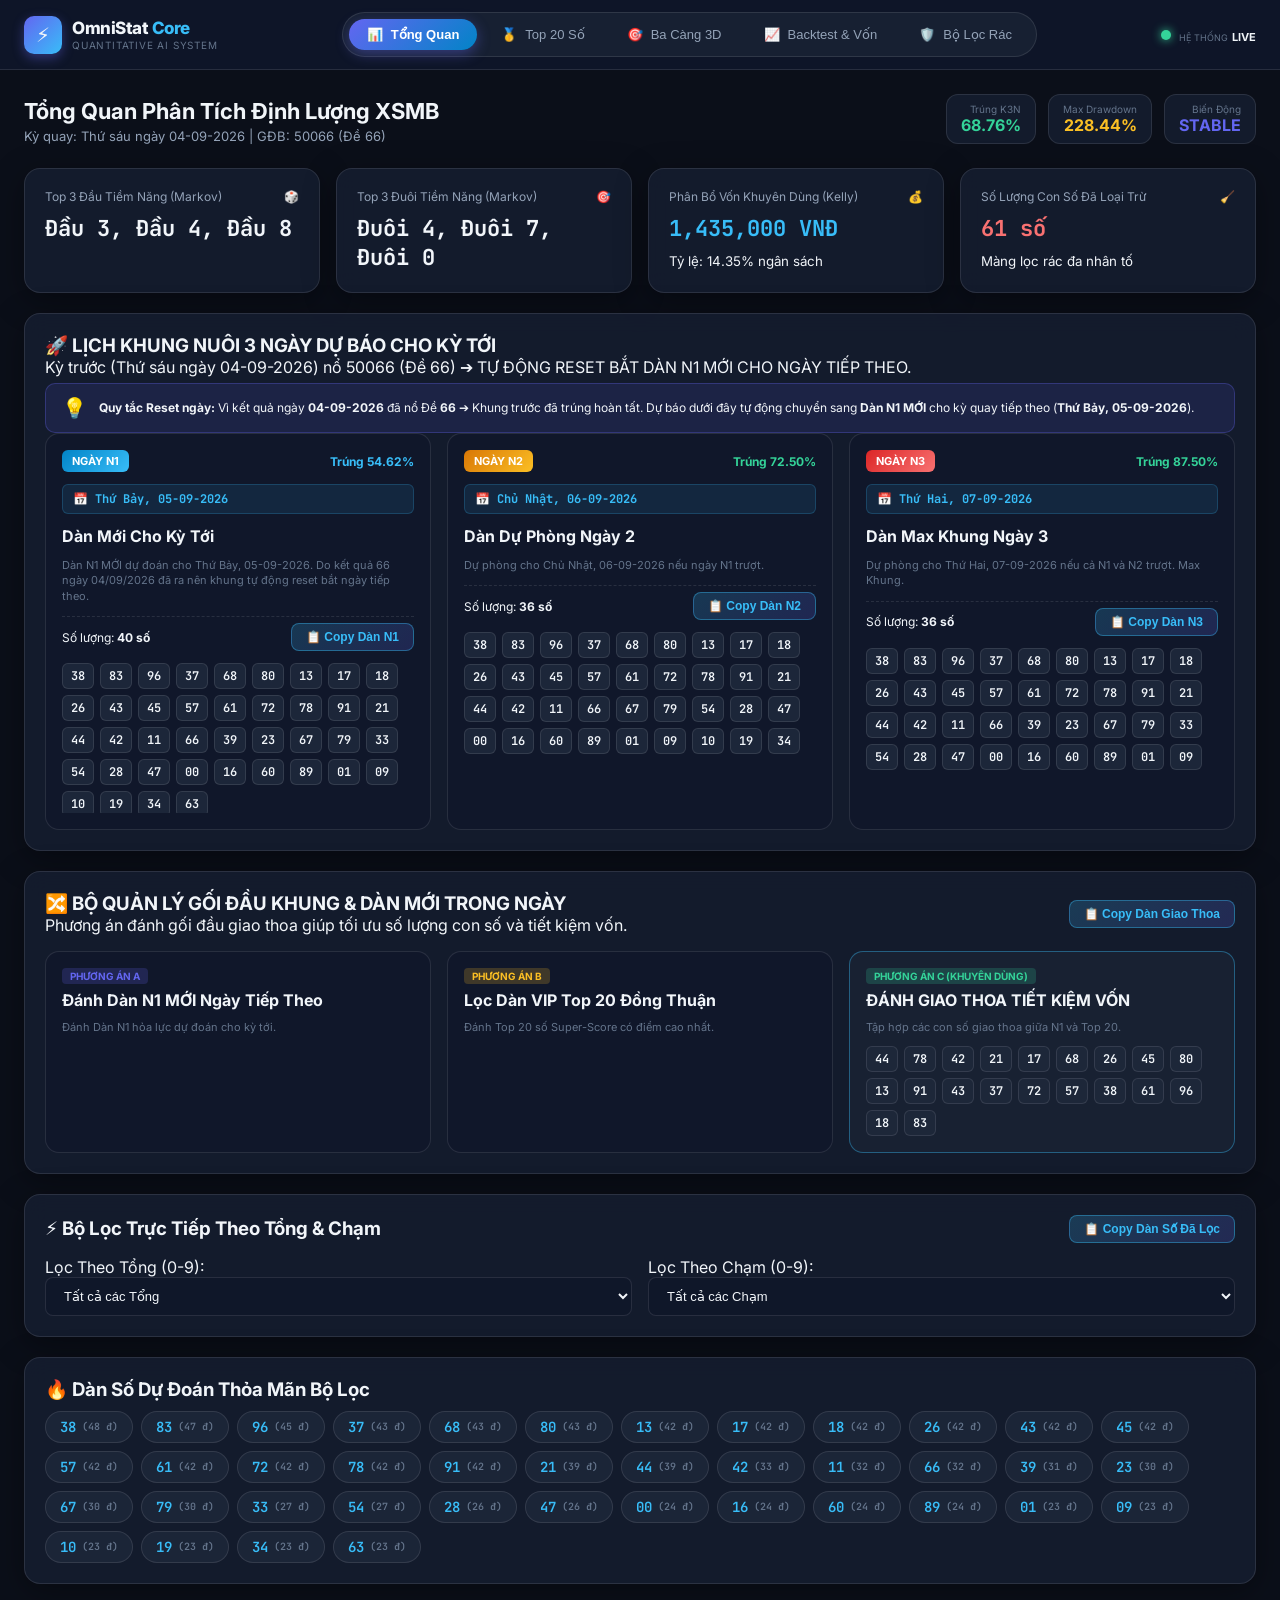
==== commit 6db7e40d: "Auto-update XSMB data & quantitative models [2026-09-04 00:00:00]" ====
--- a/web_dashboard/index.html
+++ b/web_dashboard/index.html
@@ -12,6 +12,9 @@
 </head>
 <body>
     <div class="app-container">
+        <!-- Toast Notification Popup -->
+        <div id="toast-notification" class="toast-notification">✅ Đã copy dàn số vào bộ nhớ tạm!</div>
+
         <!-- Top App Bar -->
         <header class="app-header">
             <div class="header-inner">
@@ -122,8 +125,8 @@
                 <div class="panel glass frame-section">
                     <div class="panel-header-flex">
                         <div>
-                            <h3>🚀 LỊCH KHUNG NUÔI 3 NGÀY CỤ THỂ (N1 - N2 - N3)</h3>
-                            <p class="section-desc">Mô hình tự động gắn ngày quay cụ thể. Trúng ngày nào ➔ Tự động Reset dàn N1 mới cho ngày hôm sau.</p>
+                            <h3>🚀 LỊCH KHUNG NUÔI 3 NGÀY DỰ BÁO CHO KỲ TỚI</h3>
+                            <p class="section-desc" id="reset-summary-str">Kết quả 04-09-2026 nổ 66 ➔ Tự động Reset dàn N1 mới cho ngày tiếp theo!</p>
                         </div>
                     </div>
 
@@ -131,11 +134,11 @@
                     <div class="rule-banner">
                         <span class="rule-icon">💡</span>
                         <div class="rule-text">
-                            <strong>Quy tắc trúng khung & chuyển ngày:</strong> Nếu <strong>Trúng N1</strong> ngày hôm nay ➔ Kết thúc khung, ngày mai chuyển đánh Dàn N1 MỚI. Nếu <strong>Trượt N1</strong> ➔ Ngày mai chuyển sang Dàn N2 (và tương tự với N3).
-                        </div>
-                    </div>
-
-                    <!-- Frame Details Grid (3 Cards with Explicit Dates) -->
+                            <strong>Quy tắc Reset ngày:</strong> Vì kết quả ngày <strong>04-09-2026</strong> đã nổ Đề <strong>66</strong> ➔ Khung trước đã trúng hoàn tất. Dự báo dưới đây tự động chuyển sang <strong>Dàn N1 MỚI</strong> cho kỳ quay tiếp theo (<strong>Thứ Bảy, 05-09-2026</strong>).
+                        </div>
+                    </div>
+
+                    <!-- Frame Details Grid (3 Cards with Explicit Dates & Copy Buttons) -->
                     <div class="frame-cards-grid">
                         <!-- Card N1 -->
                         <div class="frame-card glass-sub active-frame" id="card-n1">
@@ -144,11 +147,11 @@
                                 <span class="frame-rate text-accent">Trúng 54.62%</span>
                             </div>
                             <div class="date-highlight" id="n1-date-str">📅 Ngày N1: --</div>
-                            <h4>Dàn Gốc Hỏa Lực</h4>
-                            <p class="frame-desc" id="n1-desc-str">Dàn 40 số bắt nhịp từ G7 Top 1-3. Đánh ngày đầu tiên.</p>
+                            <h4>Dàn Mới Cho Kỳ Tới</h4>
+                            <p class="frame-desc" id="n1-desc-str">Dàn 40 số hỏa lực dự đoán cho kỳ quay tiếp theo.</p>
                             <div class="frame-meta">
                                 <span>Số lượng: <strong id="n1-count">40 số</strong></span>
-                                <span>Tỷ lệ vốn: <strong class="text-accent">1.0x (Ví dụ: 100k)</strong></span>
+                                <button class="btn-copy" id="btn-copy-n1">📋 Copy Dàn N1</button>
                             </div>
                             <div class="number-pills-mini" id="n1-numbers-container">
                                 <!-- Rendered by JS -->
@@ -162,11 +165,11 @@
                                 <span class="frame-rate text-success">Trúng 72.50%</span>
                             </div>
                             <div class="date-highlight" id="n2-date-str">📅 Ngày N2: --</div>
-                            <h4>Dàn Siêu Lọc 36 Số</h4>
+                            <h4>Dàn Dự Phòng Ngày 2</h4>
                             <p class="frame-desc" id="n2-desc-str">Đánh khi N1 trượt. Gấp thếp vốn N2.</p>
                             <div class="frame-meta">
                                 <span>Số lượng: <strong id="n2-count">36 số</strong></span>
-                                <span>Tỷ lệ vốn: <strong class="text-warning">2.2x (Ví dụ: 220k)</strong></span>
+                                <button class="btn-copy" id="btn-copy-n2">📋 Copy Dàn N2</button>
                             </div>
                             <div class="number-pills-mini" id="n2-numbers-container">
                                 <!-- Rendered by JS -->
@@ -180,11 +183,11 @@
                                 <span class="frame-rate text-success">Trúng 87.50%</span>
                             </div>
                             <div class="date-highlight" id="n3-date-str">📅 Ngày N3: --</div>
-                            <h4>Dàn Max Khung 36 Số</h4>
+                            <h4>Dàn Max Khung Ngày 3</h4>
                             <p class="frame-desc" id="n3-desc-str">Đánh khi N1 và N2 trượt. Chốt Max Khung.</p>
                             <div class="frame-meta">
                                 <span>Số lượng: <strong id="n3-count">36 số</strong></span>
-                                <span>Tỷ lệ vốn: <strong class="text-danger">4.8x (Ví dụ: 480k)</strong></span>
+                                <button class="btn-copy" id="btn-copy-n3">📋 Copy Dàn N3</button>
                             </div>
                             <div class="number-pills-mini" id="n3-numbers-container">
                                 <!-- Rendered by JS -->
@@ -195,32 +198,37 @@
 
                 <!-- DUAL-FRAME GOI DAU MANAGER (BỘ TÙY CHỌN GỐI ĐẦU & NĂM DÀN MỚI NGÀY) -->
                 <div class="panel glass dual-frame-section">
-                    <h3>🔀 BỘ QUẢN LÝ GỐI ĐẦU KHUNG & DÀN MỚI TRONG NGÀY</h3>
-                    <p class="section-desc">Khi bạn đang trôi ở Dàn N2/N3 cũ nhưng ngày hôm nay vẫn ra Dàn N1 MỚI ➔ Hệ thống phân tích 3 phương án để bạn lựa chọn:</p>
+                    <div class="panel-header-flex">
+                        <div>
+                            <h3>🔀 BỘ QUẢN LÝ GỐI ĐẦU KHUNG & DÀN MỚI TRONG NGÀY</h3>
+                            <p class="section-desc">Phương án đánh gối đầu giao thoa giúp tối ưu số lượng con số và tiết kiệm vốn.</p>
+                        </div>
+                        <button class="btn-copy" id="btn-copy-combined">📋 Copy Dàn Giao Thoa</button>
+                    </div>
 
                     <div class="dual-options-grid">
                         <div class="dual-option-card glass-sub">
                             <div class="option-header">
                                 <span class="opt-tag tag-a">Phương Án A</span>
-                                <h4>Tiếp Tục Đánh Dàn N2/N3 Cũ</h4>
-                            </div>
-                            <p class="opt-desc">Giữ đúng kỷ luật khung cũ để đảm bảo tỷ lệ trúng 72.5% (N2) hoặc 87.5% (N3).</p>
+                                <h4>Đánh Dàn N1 MỚI Ngày Tiếp Theo</h4>
+                            </div>
+                            <p class="opt-desc">Đánh Dàn N1 hỏa lực dự đoán cho kỳ tới.</p>
                         </div>
 
                         <div class="dual-option-card glass-sub">
                             <div class="option-header">
                                 <span class="opt-tag tag-b">Phương Án B</span>
-                                <h4>Bỏ Khung Cũ ➔ Chuyển Dàn N1 Mới</h4>
-                            </div>
-                            <p class="opt-desc">Bắt đầu khung mới từ đầu cho ngày hôm nay với dàn 40 số hỏa lực N1 vừa cập nhật.</p>
+                                <h4>Lọc Dàn VIP Top 20 Đồng Thuận</h4>
+                            </div>
+                            <p class="opt-desc">Đánh Top 20 số Super-Score có điểm cao nhất.</p>
                         </div>
 
                         <div class="dual-option-card glass-sub featured-opt">
                             <div class="option-header">
                                 <span class="opt-tag tag-c">Phương Án C (Khuyên Dùng)</span>
-                                <h4>ĐÁNH GỐI ĐẦU GIAO THOA (N2/N3 Cũ + N1 Mới)</h4>
-                            </div>
-                            <p class="opt-desc">Lọc tập giao thoa trùng nhau giữa khung cũ và khung mới để tối ưu số lượng con số và tiết kiệm vốn.</p>
+                                <h4>ĐÁNH GIAO THOA TIẾT KIỆM VỐN</h4>
+                            </div>
+                            <p class="opt-desc">Tập hợp các con số giao thoa giữa N1 và Top 20.</p>
                             <div class="number-pills-mini" id="combined-numbers-container">
                                 <!-- Rendered by JS -->
                             </div>
@@ -230,7 +238,10 @@
 
                 <!-- Live Quick Filter Controls -->
                 <div class="filter-panel glass">
-                    <h3>⚡ Bộ Lọc Trực Tiếp Theo Tổng & Chạm</h3>
+                    <div class="panel-header-flex">
+                        <h3>⚡ Bộ Lọc Trực Tiếp Theo Tổng & Chạm</h3>
+                        <button class="btn-copy" id="btn-copy-filtered">📋 Copy Dàn Số Đã Lọc</button>
+                    </div>
                     <div class="filter-controls">
                         <div class="filter-group">
                             <label for="filter-sum">Lọc Theo Tổng (0-9):</label>
@@ -280,7 +291,10 @@
             <!-- TAB 2: TOP 20 CONSENSUS -->
             <section id="tab-top20" class="tab-page">
                 <div class="panel glass">
-                    <h3>🥇 Bảng Xếp Hạng Top 20 Số Đồng Thuận Super-Score</h3>
+                    <div class="panel-header-flex">
+                        <h3>🥇 Bảng Xếp Hạng Top 20 Số Đồng Thuận Super-Score</h3>
+                        <button class="btn-copy" id="btn-copy-top20">📋 Copy Top 20 Số</button>
+                    </div>
                     <div class="table-responsive">
                         <table class="data-table">
                             <thead>
@@ -306,7 +320,10 @@
             <!-- TAB 3: 3D MATRIX -->
             <section id="tab-matrix3d" class="tab-page">
                 <div class="panel glass">
-                    <h3>🎯 Xếp Hạng Top Ba Càng (3D) Mạnh Nhất</h3>
+                    <div class="panel-header-flex">
+                        <h3>🎯 Xếp Hạng Top Ba Càng (3D) Mạnh Nhất</h3>
+                        <button class="btn-copy" id="btn-copy-3d">📋 Copy Dàn 3D</button>
+                    </div>
                     <div class="table-responsive">
                         <table class="data-table">
                             <thead>
--- a/web_dashboard/styles.css
+++ b/web_dashboard/styles.css
@@ -43,6 +43,58 @@
     min-height: 100vh;
 }
 
+/* TOAST NOTIFICATION */
+.toast-notification {
+    position: fixed;
+    top: 20px;
+    right: 20px;
+    z-index: 9999;
+    background: linear-gradient(135deg, #059669, #10b981);
+    color: #ffffff;
+    padding: 12px 20px;
+    border-radius: 10px;
+    font-size: 13px;
+    font-weight: 600;
+    box-shadow: 0 8px 24px rgba(16, 185, 129, 0.4);
+    opacity: 0;
+    transform: translateY(-20px);
+    pointer-events: none;
+    transition: all 0.3s cubic-bezier(0.16, 1, 0.3, 1);
+}
+
+.toast-notification.show {
+    opacity: 1;
+    transform: translateY(0);
+}
+
+/* BUTTON COPY */
+.btn-copy {
+    display: inline-flex;
+    align-items: center;
+    gap: 6px;
+    padding: 6px 14px;
+    background: linear-gradient(135deg, rgba(56, 189, 248, 0.2), rgba(99, 102, 241, 0.2));
+    border: 1px solid rgba(56, 189, 248, 0.4);
+    border-radius: 8px;
+    color: var(--accent-blue);
+    font-size: 12px;
+    font-weight: 600;
+    cursor: pointer;
+    transition: all 0.2s ease;
+    white-space: nowrap;
+}
+
+.btn-copy:hover {
+    background: linear-gradient(135deg, #0284c7, #6366f1);
+    color: #ffffff;
+    border-color: transparent;
+    box-shadow: 0 4px 12px rgba(56, 189, 248, 0.3);
+}
+
+.btn-copy:active {
+    transform: scale(0.96);
+}
+
 /* APP HEADER WITH CENTERED TABS */
 .app-header {
     position: sticky;
@@ -358,6 +410,7 @@
 .frame-meta {
     display: flex;
     justify-content: space-between;
+    align-items: center;
     font-size: 12px;
     padding-top: 6px;
     border-top: 1px dashed var(--border-color);
@@ -390,6 +443,13 @@
     gap: 16px;
 }
 
+.panel-header-flex {
+    display: flex;
+    justify-content: space-between;
+    align-items: center;
+    gap: 16px;
+}
+
 .dual-options-grid {
     display: grid;
     grid-template-columns: repeat(3, 1fr);
@@ -539,7 +599,6 @@
 .text-accent { color: var(--accent-blue); }
 .text-info { color: var(--accent-indigo); }
 .desktop-only { display: block; }
-.frame-sub-selector { display: none; }
 
 /* MOBILE RESPONSIVE UI (iPhone / Smartphones) */
 @media (max-width: 768px) {
@@ -549,6 +608,12 @@
 
     .app-header {
         padding: 10px 14px;
+    }
+
+    .panel-header-flex {
+        flex-direction: column;
+        align-items: flex-start;
+        gap: 10px;
     }
 
     .frame-cards-grid, .dual-options-grid {
